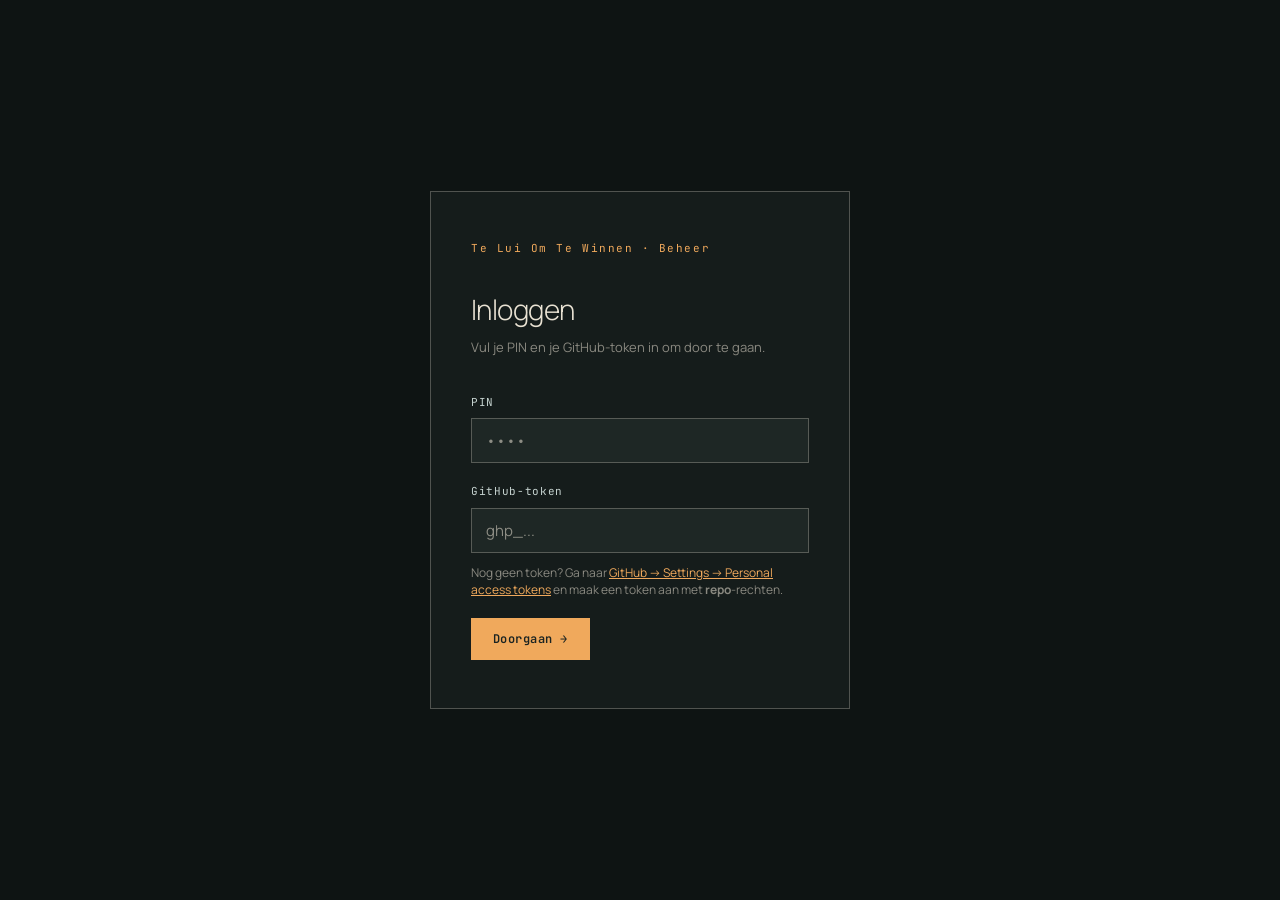
==== admin.html @ 6e215112 "Voeg CMS admin-paneel toe en maak content dynamisch" ====
<!doctype html>
<html lang="nl">
<head>
<meta charset="utf-8" />
<meta name="viewport" content="width=device-width, initial-scale=1" />
<title>Beheer — Te Lui Om Te Winnen</title>
<link rel="preconnect" href="https://fonts.googleapis.com">
<link rel="preconnect" href="https://fonts.gstatic.com" crossorigin>
<link href="https://fonts.googleapis.com/css2?family=Manrope:wght@300;400;500;600;700&family=JetBrains+Mono:wght@400;500&display=swap" rel="stylesheet">
<style>
:root {
  --bg: #0E1413;
  --bg2: #151C1B;
  --bg3: #1E2725;
  --border: rgba(233,226,211,0.14);
  --border-strong: rgba(233,226,211,0.28);
  --fg: #E9E2D3;
  --fg-soft: rgba(233,226,211,0.55);
  --orange: #F0A95C;
  --orange-deep: #E59A4F;
  --teal: #9DB5B0;
  --teal-deep: #C5D2CF;
  --danger: #e05c5c;
  --font: "Manrope", system-ui, sans-serif;
  --mono: "JetBrains Mono", ui-monospace, monospace;
}
*, *::before, *::after { box-sizing: border-box; margin: 0; padding: 0; }
html, body { height: 100%; }
body { font-family: var(--font); background: var(--bg); color: var(--fg); font-size: 15px; line-height: 1.5; -webkit-font-smoothing: antialiased; }

/* ---- Login ---- */
#login-screen {
  display: flex; align-items: center; justify-content: center;
  min-height: 100vh; padding: 40px 20px;
}
.login-box {
  width: 100%; max-width: 420px;
  border: 1px solid var(--border-strong);
  background: var(--bg2);
  padding: 48px 40px;
}
.login-logo {
  font-family: var(--mono); font-size: 11px; letter-spacing: 0.14em;
  color: var(--orange); margin-bottom: 32px;
}
.login-title {
  font-size: 28px; font-weight: 300; letter-spacing: -0.02em;
  color: var(--fg); margin-bottom: 8px;
}
.login-sub {
  font-size: 13px; color: var(--fg-soft); margin-bottom: 36px;
}
.field { display: flex; flex-direction: column; gap: 8px; margin-bottom: 20px; }
.field label { font-family: var(--mono); font-size: 11px; letter-spacing: 0.06em; color: var(--teal-deep); }
.field input, .field select, .field textarea {
  background: var(--bg3); border: 1px solid var(--border-strong);
  color: var(--fg); font-family: var(--font); font-size: 15px;
  padding: 11px 14px; outline: none;
  transition: border-color 0.2s;
}
.field input:focus, .field select:focus, .field textarea:focus { border-color: var(--orange); }
.field input::placeholder, .field textarea::placeholder { color: var(--fg-soft); }
.field textarea { resize: vertical; min-height: 70px; }
.field-hint { font-size: 12px; color: var(--fg-soft); line-height: 1.4; margin-top: 4px; }
.field-hint a { color: var(--orange); }
.btn {
  display: inline-flex; align-items: center; gap: 8px;
  background: var(--orange); color: #1B2422;
  border: none; font-family: var(--mono); font-size: 12px;
  letter-spacing: 0.04em; font-weight: 600;
  padding: 13px 22px; cursor: pointer;
  transition: background 0.2s, transform 0.15s;
}
.btn:hover { background: #F5BA75; transform: translateX(2px); }
.btn.secondary { background: transparent; border: 1px solid var(--border-strong); color: var(--fg-soft); }
.btn.secondary:hover { border-color: var(--fg-soft); color: var(--fg); transform: none; }
.btn.danger { background: transparent; border: 1px solid var(--danger); color: var(--danger); }
.btn.danger:hover { background: var(--danger); color: #fff; transform: none; }
.btn.small { padding: 7px 14px; font-size: 11px; }
.login-err { color: var(--danger); font-size: 13px; margin-top: 14px; display: none; }

/* ---- App shell ---- */
#app { display: none; flex-direction: column; min-height: 100vh; }
.topbar {
  position: sticky; top: 0; z-index: 50;
  background: var(--bg2); border-bottom: 1px solid var(--border);
  display: flex; align-items: center; justify-content: space-between;
  padding: 0 32px; height: 56px; gap: 24px;
}
.topbar-brand { font-family: var(--mono); font-size: 11px; letter-spacing: 0.1em; color: var(--orange); }
.topbar-save-wrap { display: flex; align-items: center; gap: 14px; }
.save-status { font-family: var(--mono); font-size: 11px; letter-spacing: 0.04em; color: var(--fg-soft); }
.save-status.ok { color: #5cb85c; }
.save-status.err { color: var(--danger); }

/* ---- Tabs ---- */
.tabs { background: var(--bg2); border-bottom: 1px solid var(--border); display: flex; padding: 0 32px; gap: 0; }
.tab {
  font-family: var(--mono); font-size: 12px; letter-spacing: 0.04em;
  color: var(--fg-soft); background: none; border: none;
  padding: 14px 20px; cursor: pointer; border-bottom: 2px solid transparent;
  transition: color 0.2s, border-color 0.2s;
}
.tab:hover { color: var(--fg); }
.tab.active { color: var(--orange); border-bottom-color: var(--orange); }

/* ---- Content area ---- */
.content { flex: 1; padding: 40px 32px; max-width: 1100px; }
.section-title {
  font-size: 22px; font-weight: 300; letter-spacing: -0.01em;
  color: var(--fg); margin-bottom: 6px;
}
.section-sub { font-size: 13px; color: var(--fg-soft); margin-bottom: 32px; }

/* ---- Season selector (uitslagen) ---- */
.season-bar { display: flex; align-items: center; gap: 12px; margin-bottom: 24px; flex-wrap: wrap; }
.season-pill {
  font-family: var(--mono); font-size: 11px; letter-spacing: 0.04em;
  background: var(--bg3); border: 1px solid var(--border-strong);
  color: var(--fg-soft); padding: 6px 14px; cursor: pointer;
  transition: all 0.2s;
}
.season-pill.active { background: var(--orange); color: #1B2422; border-color: var(--orange); font-weight: 600; }
.season-pill:hover:not(.active) { color: var(--fg); border-color: var(--fg-soft); }
.add-season-field { display: flex; gap: 8px; align-items: center; }
.add-season-field input { width: 120px; }

/* ---- Item list ---- */
.item-list { display: flex; flex-direction: column; gap: 0; border: 1px solid var(--border); }
.item-row {
  display: flex; align-items: flex-start; gap: 12px;
  padding: 16px 20px; border-bottom: 1px solid var(--border);
  transition: background 0.15s;
}
.item-row:last-child { border-bottom: none; }
.item-row:hover { background: var(--bg2); }
.item-row-info { flex: 1; min-width: 0; }
.item-row-title { font-size: 15px; color: var(--fg); font-weight: 500; }
.item-row-sub { font-size: 12px; color: var(--fg-soft); font-family: var(--mono); margin-top: 3px; }
.item-row-actions { display: flex; gap: 8px; flex-shrink: 0; padding-top: 2px; }

/* ---- Edit form (inline) ---- */
.edit-form {
  background: var(--bg3); border: 1px solid var(--border-strong);
  padding: 24px; margin-bottom: 0;
}
.edit-form-title { font-family: var(--mono); font-size: 11px; letter-spacing: 0.08em; color: var(--orange); margin-bottom: 20px; }
.form-grid { display: grid; grid-template-columns: 1fr 1fr; gap: 16px; }
.form-grid.single { grid-template-columns: 1fr; }
.form-actions { display: flex; gap: 10px; margin-top: 20px; }

/* ---- Add item button ---- */
.add-btn {
  display: flex; align-items: center; justify-content: center; gap: 8px;
  width: 100%; padding: 14px; border: 1px dashed var(--border-strong);
  background: none; color: var(--fg-soft); font-family: var(--mono);
  font-size: 12px; letter-spacing: 0.04em; cursor: pointer;
  margin-top: 12px; transition: all 0.2s;
}
.add-btn:hover { border-color: var(--orange); color: var(--orange); background: rgba(240,169,92,0.05); }

/* ---- Confirm dialog ---- */
.overlay {
  display: none; position: fixed; inset: 0; z-index: 200;
  background: rgba(0,0,0,0.7); align-items: center; justify-content: center;
}
.overlay.open { display: flex; }
.dialog {
  background: var(--bg2); border: 1px solid var(--border-strong);
  padding: 36px; max-width: 380px; width: 90%;
}
.dialog-title { font-size: 18px; font-weight: 500; margin-bottom: 10px; }
.dialog-body { font-size: 14px; color: var(--fg-soft); margin-bottom: 28px; line-height: 1.5; }
.dialog-actions { display: flex; gap: 10px; }

/* ---- Responsive ---- */
@media (max-width: 640px) {
  .topbar, .tabs, .content { padding-left: 16px; padding-right: 16px; }
  .form-grid { grid-template-columns: 1fr; }
  .tab { padding: 12px 12px; font-size: 11px; }
}
</style>
</head>
<body>

<!-- LOGIN SCREEN -->
<div id="login-screen">
  <div class="login-box">
    <div class="login-logo">Te Lui Om Te Winnen · Beheer</div>
    <div class="login-title">Inloggen</div>
    <div class="login-sub">Vul je PIN en je GitHub-token in om door te gaan.</div>
    <div class="field">
      <label>PIN</label>
      <input type="password" id="pin-input" placeholder="••••" maxlength="20" />
    </div>
    <div class="field">
      <label>GitHub-token</label>
      <input type="password" id="token-input" placeholder="ghp_..." autocomplete="off" />
      <div class="field-hint">
        Nog geen token? Ga naar
        <a href="https://github.com/settings/tokens/new?scopes=repo&description=TLOTW+Beheer" target="_blank">GitHub → Settings → Personal access tokens</a>
        en maak een token aan met <strong>repo</strong>-rechten.
      </div>
    </div>
    <button class="btn" onclick="doLogin()">Doorgaan →</button>
    <div class="login-err" id="login-err">Fout PIN of token.</div>
  </div>
</div>

<!-- CONFIRM DIALOG -->
<div class="overlay" id="confirm-overlay">
  <div class="dialog">
    <div class="dialog-title">Verwijderen?</div>
    <div class="dialog-body" id="confirm-body">Ben je zeker dat je dit item wil verwijderen?</div>
    <div class="dialog-actions">
      <button class="btn danger" id="confirm-yes">Verwijderen</button>
      <button class="btn secondary" onclick="closeConfirm()">Annuleren</button>
    </div>
  </div>
</div>

<!-- MAIN APP -->
<div id="app">
  <div class="topbar">
    <div class="topbar-brand">TLOTW · Beheer</div>
    <div class="topbar-save-wrap">
      <span class="save-status" id="save-status"></span>
      <button class="btn" onclick="saveContent()">Opslaan →</button>
      <button class="btn secondary small" onclick="doLogout()">Uitloggen</button>
    </div>
  </div>

  <div class="tabs">
    <button class="tab active" onclick="switchTab('kalender', this)">Kalender</button>
    <button class="tab" onclick="switchTab('uitslagen', this)">Uitslagen</button>
    <button class="tab" onclick="switchTab('leden', this)">Leden</button>
    <button class="tab" onclick="switchTab('mottos', this)">Motto's</button>
    <button class="tab" onclick="switchTab('media', this)">Persartikelen</button>
  </div>

  <div class="content" id="content-area"></div>
</div>

<script>
// ---- Config ----
const OWNER = 'michieltheunis';
const REPO  = 'teluiomtewinnen';
const FILE  = 'content.json';
// SHA-256 of PIN "2016"
const PIN_HASH = 'da6e2f539726fabd1f8cd7c9469a22b36769137975b28abc65fe2dc29e659b77';

let content = null;
let token   = null;
let currentTab = 'kalender';
let currentSeason = null;
let pendingDelete = null;

// ---- Auth ----
async function sha256(str) {
  const buf = await crypto.subtle.digest('SHA-256', new TextEncoder().encode(str));
  return Array.from(new Uint8Array(buf)).map(b => b.toString(16).padStart(2,'0')).join('');
}

async function doLogin() {
  const pin = document.getElementById('pin-input').value;
  const tok = document.getElementById('token-input').value.trim();
  const err = document.getElementById('login-err');
  err.style.display = 'none';
  if (!pin || !tok) { err.textContent = 'Vul alle velden in.'; err.style.display='block'; return; }
  const hash = await sha256(pin);
  if (hash !== PIN_HASH) { err.textContent = 'Fout PIN.'; err.style.display='block'; return; }
  token = tok;
  localStorage.setItem('tlotw_token', tok);
  await loadContent();
}

function doLogout() {
  token = null;
  localStorage.removeItem('tlotw_token');
  document.getElementById('login-screen').style.display = 'flex';
  document.getElementById('app').style.display = 'none';
  document.getElementById('pin-input').value = '';
  document.getElementById('token-input').value = '';
}

// Auto-fill token from localStorage
window.addEventListener('DOMContentLoaded', () => {
  const saved = localStorage.getItem('tlotw_token');
  if (saved) document.getElementById('token-input').value = saved;
});

// ---- GitHub API ----
async function ghGet() {
  const r = await fetch(`https://api.github.com/repos/${OWNER}/${REPO}/contents/${FILE}`, {
    headers: { Authorization: `token ${token}`, Accept: 'application/vnd.github.v3+json' }
  });
  if (!r.ok) throw new Error('Kon content niet ophalen (status ' + r.status + '). Controleer je token.');
  return r.json();
}

async function loadContent() {
  setStatus('Laden…', '');
  try {
    const file = await ghGet();
    content = JSON.parse(atob(file.content.replace(/\n/g,'')));
    document.getElementById('login-screen').style.display = 'none';
    document.getElementById('app').style.display = 'flex';
    if (content.uitslagen) currentSeason = Object.keys(content.uitslagen)[0];
    renderTab();
    setStatus('', '');
  } catch(e) {
    document.getElementById('login-err').textContent = e.message;
    document.getElementById('login-err').style.display = 'block';
  }
}

async function saveContent() {
  setStatus('Opslaan…', '');
  try {
    const file = await ghGet();
    const body = JSON.stringify({
      message: 'Beheer: content bijgewerkt',
      content: btoa(unescape(encodeURIComponent(JSON.stringify(content, null, 2)))),
      sha: file.sha
    });
    const r = await fetch(`https://api.github.com/repos/${OWNER}/${REPO}/contents/${FILE}`, {
      method: 'PUT',
      headers: { Authorization: `token ${token}`, Accept: 'application/vnd.github.v3+json', 'Content-Type': 'application/json' },
      body
    });
    if (!r.ok) { const d = await r.json(); throw new Error(d.message || 'Opslaan mislukt'); }
    setStatus('✓ Opgeslagen — live binnen ~1 minuut', 'ok');
    setTimeout(() => setStatus('', ''), 6000);
  } catch(e) {
    setStatus('✗ ' + e.message, 'err');
  }
}

function setStatus(msg, cls) {
  const el = document.getElementById('save-status');
  el.textContent = msg;
  el.className = 'save-status' + (cls ? ' ' + cls : '');
}

// ---- Tabs ----
function switchTab(tab, btn) {
  currentTab = tab;
  document.querySelectorAll('.tab').forEach(t => t.classList.remove('active'));
  btn.classList.add('active');
  renderTab();
}

function renderTab() {
  const area = document.getElementById('content-area');
  if (currentTab === 'kalender') area.innerHTML = renderKalender();
  else if (currentTab === 'uitslagen') area.innerHTML = renderUitslagen();
  else if (currentTab === 'leden') area.innerHTML = renderLeden();
  else if (currentTab === 'mottos') area.innerHTML = renderMottos();
  else if (currentTab === 'media') area.innerHTML = renderMedia();
}

// ---- Confirm dialog ----
function confirmDelete(label, onYes) {
  document.getElementById('confirm-body').textContent = `Verwijder "${label}"?`;
  document.getElementById('confirm-overlay').classList.add('open');
  pendingDelete = () => { onYes(); closeConfirm(); renderTab(); };
  document.getElementById('confirm-yes').onclick = pendingDelete;
}
function closeConfirm() {
  document.getElementById('confirm-overlay').classList.remove('open');
  pendingDelete = null;
}

// ---- Escape HTML ----
function esc(s) { return String(s||'').replace(/&/g,'&amp;').replace(/</g,'&lt;').replace(/>/g,'&gt;').replace(/"/g,'&quot;'); }

// ---- Form helpers ----
function field(id, label, value, opts={}) {
  const type = opts.type || 'text';
  const hint = opts.hint ? `<div class="field-hint">${opts.hint}</div>` : '';
  if (type === 'textarea') {
    return `<div class="field"><label>${label}</label><textarea id="${id}" rows="3">${esc(value)}</textarea>${hint}</div>`;
  }
  if (type === 'checkbox') {
    const chk = value ? 'checked' : '';
    return `<div class="field" style="flex-direction:row;align-items:center;gap:10px"><input type="checkbox" id="${id}" ${chk} style="width:18px;height:18px;accent-color:var(--orange)"><label style="margin:0">${label}</label>${hint}</div>`;
  }
  return `<div class="field"><label>${label}</label><input type="${type}" id="${id}" value="${esc(value)}" placeholder="${esc(opts.placeholder||'')}">${hint}</div>`;
}

function getVal(id) { const el = document.getElementById(id); return el ? (el.type==='checkbox' ? el.checked : el.value.trim()) : ''; }

// ==============================
// KALENDER
// ==============================
function renderKalender() {
  let rows = '';
  (content.kalender || []).forEach((k, i) => {
    rows += `
    <div class="item-row" id="kal-row-${i}">
      <div class="item-row-info">
        <div class="item-row-title">${esc(k.d)} ${esc(k.m)} — ${esc(k.quiz)}</div>
        <div class="item-row-sub">${esc(k.where)} · ${esc((k.ploeg||[]).join(', '))}</div>
      </div>
      <div class="item-row-actions">
        <button class="btn secondary small" onclick="editKal(${i})">Bewerken</button>
        <button class="btn danger small" onclick="deleteKal(${i})">✕</button>
      </div>
    </div>
    <div id="kal-form-${i}" style="display:none"></div>`;
  });
  return `
    <div class="section-title">Kalender</div>
    <div class="section-sub">Komende quizzen beheren. Gebruik "?" voor onbevestigde deelnemers.</div>
    <div class="item-list">${rows}</div>
    <button class="add-btn" onclick="addKal()">+ Quiz toevoegen</button>
    <div id="kal-add-form"></div>`;
}

function editKal(i) {
  const k = content.kalender[i];
  document.getElementById('kal-form-'+i).style.display = 'block';
  document.getElementById('kal-form-'+i).innerHTML = kalForm('kal-e-'+i, k, `saveKal(${i})`, `cancelKal(${i})`);
}
function cancelKal(i) { document.getElementById('kal-form-'+i).style.display='none'; }
function saveKal(i) {
  content.kalender[i] = readKalForm('kal-e-'+i);
  renderTab();
}
function deleteKal(i) {
  confirmDelete(content.kalender[i].quiz, () => content.kalender.splice(i,1));
}
function addKal() {
  const pf = document.getElementById('kal-add-form');
  pf.innerHTML = kalForm('kal-new', {d:'',m:'',quiz:'',where:'Lommel',ploeg:[]}, 'saveKalNew()', 'cancelKalNew()');
}
function saveKalNew() { content.kalender.push(readKalForm('kal-new')); renderTab(); }
function cancelKalNew() { document.getElementById('kal-add-form').innerHTML=''; }
function kalForm(pfx, k, onSave, onCancel) {
  return `<div class="edit-form">
    <div class="edit-form-title">Quiz bewerken</div>
    <div class="form-grid">
      ${field(pfx+'-d','Dag',k.d,{placeholder:'08'})}
      ${field(pfx+'-m','Maand (afkorting)',k.m,{placeholder:'MEI'})}
      ${field(pfx+'-quiz','Naam quiz',k.quiz)}
      ${field(pfx+'-where','Locatie',k.where)}
    </div>
    ${field(pfx+'-ploeg','Deelnemers (komma-gescheiden)',Array.isArray(k.ploeg)?k.ploeg.join(', '):'',{placeholder:'Michiel, Jorik, ?'})}
    <div class="form-actions">
      <button class="btn" onclick="${onSave}">Opslaan</button>
      <button class="btn secondary" onclick="${onCancel}">Annuleren</button>
    </div>
  </div>`;
}
function readKalForm(pfx) {
  return {
    d: getVal(pfx+'-d'),
    m: getVal(pfx+'-m').toUpperCase(),
    quiz: getVal(pfx+'-quiz'),
    where: getVal(pfx+'-where'),
    ploeg: getVal(pfx+'-ploeg').split(',').map(s=>s.trim()).filter(Boolean)
  };
}

// ==============================
// UITSLAGEN
// ==============================
function renderUitslagen() {
  const seasons = Object.keys(content.uitslagen || {});
  if (!currentSeason || !content.uitslagen[currentSeason]) currentSeason = seasons[0];
  const pills = seasons.map(s =>
    `<button class="season-pill ${s===currentSeason?'active':''}" onclick="switchSeason('${esc(s)}')">${esc(s)}</button>`
  ).join('');
  const rows = content.uitslagen[currentSeason] || [];
  let rowHtml = '';
  rows.forEach((u, i) => {
    const badge = u.youthWin ? ' ★ Jeugd' : '';
    const sub = u.placeholder ? 'Archief-placeholder' : `${esc(u.place)} · ${esc(u.rank)}/${esc(u.of)}${badge}`;
    rowHtml += `
    <div class="item-row">
      <div class="item-row-info">
        <div class="item-row-title">${esc(u.date)} — ${esc(u.quiz)}</div>
        <div class="item-row-sub">${sub}</div>
      </div>
      <div class="item-row-actions">
        <button class="btn secondary small" onclick="editUit(${i})">Bewerken</button>
        <button class="btn danger small" onclick="deleteUit(${i})">✕</button>
      </div>
    </div>
    <div id="uit-form-${i}" style="display:none"></div>`;
  });
  return `
    <div class="section-title">Uitslagen</div>
    <div class="section-sub">Resultaten per seizoen. Voeg ook een nieuw seizoen toe via de knop onderaan.</div>
    <div class="season-bar">
      ${pills}
      <div class="add-season-field">
        <input class="field input" id="new-season-input" placeholder="2026/27" style="width:110px;padding:6px 10px;background:var(--bg3);border:1px solid var(--border-strong);color:var(--fg);font-family:var(--mono);font-size:12px">
        <button class="btn small" onclick="addSeason()">+ Seizoen</button>
      </div>
    </div>
    <div class="item-list" id="uit-list">${rowHtml}</div>
    <button class="add-btn" onclick="addUit()">+ Uitslag toevoegen</button>
    <div id="uit-add-form"></div>`;
}

function switchSeason(s) { currentSeason = s; renderTab(); }
function addSeason() {
  const name = document.getElementById('new-season-input').value.trim();
  if (!name || content.uitslagen[name]) return;
  content.uitslagen[name] = [];
  currentSeason = name;
  renderTab();
}
function editUit(i) {
  const u = content.uitslagen[currentSeason][i];
  document.getElementById('uit-form-'+i).style.display='block';
  document.getElementById('uit-form-'+i).innerHTML = uitForm('uit-e-'+i, u, `saveUit(${i})`, `cancelUit(${i})`);
}
function cancelUit(i) { document.getElementById('uit-form-'+i).style.display='none'; }
function saveUit(i) { content.uitslagen[currentSeason][i] = readUitForm('uit-e-'+i); renderTab(); }
function deleteUit(i) {
  confirmDelete(content.uitslagen[currentSeason][i].quiz, () => content.uitslagen[currentSeason].splice(i,1));
}
function addUit() {
  document.getElementById('uit-add-form').innerHTML = uitForm('uit-new',{date:'',quiz:'',place:'Lommel',rank:'',of:'',youthWin:false},'saveUitNew()','cancelUitNew()');
}
function saveUitNew() { content.uitslagen[currentSeason].unshift(readUitForm('uit-new')); renderTab(); }
function cancelUitNew() { document.getElementById('uit-add-form').innerHTML=''; }
function uitForm(pfx, u, onSave, onCancel) {
  return `<div class="edit-form">
    <div class="edit-form-title">Uitslag bewerken</div>
    <div class="form-grid">
      ${field(pfx+'-date','Datum',u.date,{placeholder:'14 NOV 2025'})}
      ${field(pfx+'-quiz','Naam quiz',u.quiz)}
      ${field(pfx+'-place','Locatie',u.place)}
      ${field(pfx+'-rank','Eindstand (getal)',u.rank,{placeholder:'3'})}
      ${field(pfx+'-of','Totaal ploegen',u.of,{placeholder:'42'})}
    </div>
    ${field(pfx+'-youth','Beste jongerenploeg',u.youthWin,{type:'checkbox'})}
    <div class="form-actions">
      <button class="btn" onclick="${onSave}">Opslaan</button>
      <button class="btn secondary" onclick="${onCancel}">Annuleren</button>
    </div>
  </div>`;
}
function readUitForm(pfx) {
  const rank = getVal(pfx+'-rank');
  const of   = getVal(pfx+'-of');
  return {
    date: getVal(pfx+'-date'),
    quiz: getVal(pfx+'-quiz'),
    place: getVal(pfx+'-place'),
    rank: isNaN(rank) || rank==='' ? rank : Number(rank),
    of: isNaN(of) || of==='' ? of : Number(of),
    youthWin: getVal(pfx+'-youth') || undefined
  };
}

// ==============================
// LEDEN
// ==============================
function renderLeden() {
  let rows = '';
  (content.leden || []).forEach((l, i) => {
    rows += `
    <div class="item-row">
      <div class="item-row-info">
        <div class="item-row-title">${esc(l.name)}</div>
        <div class="item-row-sub">${esc(l.role)}</div>
      </div>
      <div class="item-row-actions">
        <button class="btn secondary small" onclick="editLid(${i})">Bewerken</button>
        <button class="btn danger small" onclick="deleteLid(${i})">✕</button>
      </div>
    </div>
    <div id="lid-form-${i}" style="display:none"></div>`;
  });
  return `
    <div class="section-title">Leden</div>
    <div class="section-sub">Teamleden beheren. Foto's via een publieke URL (bv. Google Photos, Imgur).</div>
    <div class="item-list">${rows}</div>
    <button class="add-btn" onclick="addLid()">+ Lid toevoegen</button>
    <div id="lid-add-form"></div>`;
}

function editLid(i) {
  const l = content.leden[i];
  document.getElementById('lid-form-'+i).style.display='block';
  document.getElementById('lid-form-'+i).innerHTML = lidForm('lid-e-'+i, l, `saveLid(${i})`, `cancelLid(${i})`);
}
function cancelLid(i) { document.getElementById('lid-form-'+i).style.display='none'; }
function saveLid(i) { content.leden[i] = readLidForm('lid-e-'+i); renderTab(); }
function deleteLid(i) {
  confirmDelete(content.leden[i].name, () => content.leden.splice(i,1));
}
function addLid() {
  document.getElementById('lid-add-form').innerHTML = lidForm('lid-new',{name:'',role:'',bio:'',photo:''},'saveLidNew()','cancelLidNew()');
}
function saveLidNew() { content.leden.push(readLidForm('lid-new')); renderTab(); }
function cancelLidNew() { document.getElementById('lid-add-form').innerHTML=''; }
function lidForm(pfx, l, onSave, onCancel) {
  return `<div class="edit-form">
    <div class="edit-form-title">Lid bewerken</div>
    <div class="form-grid">
      ${field(pfx+'-name','Naam',l.name)}
      ${field(pfx+'-role','Rol / specialiteit',l.role)}
    </div>
    ${field(pfx+'-bio','Bio',l.bio,{type:'textarea'})}
    ${field(pfx+'-photo','Foto-URL (optioneel)',l.photo||'',{placeholder:'https://...jpg',hint:'Publieke URL van een foto. Laat leeg voor het standaard patroon.'})}
    <div class="form-actions">
      <button class="btn" onclick="${onSave}">Opslaan</button>
      <button class="btn secondary" onclick="${onCancel}">Annuleren</button>
    </div>
  </div>`;
}
function readLidForm(pfx) {
  return { name: getVal(pfx+'-name'), role: getVal(pfx+'-role'), bio: getVal(pfx+'-bio'), photo: getVal(pfx+'-photo') };
}

// ==============================
// MOTTO'S
// ==============================
function renderMottos() {
  let rows = '';
  (content.mottos || []).forEach((m, i) => {
    rows += `
    <div class="item-row">
      <div class="item-row-info">
        <div class="item-row-title" style="font-style:italic">"${esc(m.q)}"</div>
        <div class="item-row-sub">${esc(m.a)}</div>
      </div>
      <div class="item-row-actions">
        <button class="btn secondary small" onclick="editMotto(${i})">Bewerken</button>
        <button class="btn danger small" onclick="deleteMotto(${i})">✕</button>
      </div>
    </div>
    <div id="motto-form-${i}" style="display:none"></div>`;
  });
  return `
    <div class="section-title">Motto's & leuzen</div>
    <div class="section-sub">De droge citaten onderaan de leuzen-sectie.</div>
    <div class="item-list">${rows}</div>
    <button class="add-btn" onclick="addMotto()">+ Leuze toevoegen</button>
    <div id="motto-add-form"></div>`;
}

function editMotto(i) {
  const m = content.mottos[i];
  document.getElementById('motto-form-'+i).style.display='block';
  document.getElementById('motto-form-'+i).innerHTML = mottoForm('motto-e-'+i, m, `saveMotto(${i})`, `cancelMotto(${i})`);
}
function cancelMotto(i) { document.getElementById('motto-form-'+i).style.display='none'; }
function saveMotto(i) { content.mottos[i] = readMottoForm('motto-e-'+i); renderTab(); }
function deleteMotto(i) {
  confirmDelete(content.mottos[i].q.slice(0,40)+'…', () => content.mottos.splice(i,1));
}
function addMotto() {
  document.getElementById('motto-add-form').innerHTML = mottoForm('motto-new',{q:'',a:''},'saveMottoNew()','cancelMottoNew()');
}
function saveMottoNew() { content.mottos.push(readMottoForm('motto-new')); renderTab(); }
function cancelMottoNew() { document.getElementById('motto-add-form').innerHTML=''; }
function mottoForm(pfx, m, onSave, onCancel) {
  return `<div class="edit-form">
    <div class="edit-form-title">Leuze bewerken</div>
    ${field(pfx+'-q','Citaat',m.q,{type:'textarea'})}
    ${field(pfx+'-a','Toeschrijving',m.a,{placeholder:'Michiel, openingswoord'})}
    <div class="form-actions">
      <button class="btn" onclick="${onSave}">Opslaan</button>
      <button class="btn secondary" onclick="${onCancel}">Annuleren</button>
    </div>
  </div>`;
}
function readMottoForm(pfx) {
  return { q: getVal(pfx+'-q'), a: getVal(pfx+'-a') };
}

// ==============================
// MEDIA / PERSARTIKELEN
// ==============================
function renderMedia() {
  let rows = '';
  (content.media || []).forEach((clip, i) => {
    rows += `
    <div class="item-row">
      <div class="item-row-info">
        <div class="item-row-title">${esc(clip.titel)}</div>
        <div class="item-row-sub">${esc(clip.bron)} · ${esc(clip.datum)}</div>
      </div>
      <div class="item-row-actions">
        <button class="btn secondary small" onclick="editClip(${i})">Bewerken</button>
        <button class="btn danger small" onclick="deleteClip(${i})">✕</button>
      </div>
    </div>
    <div id="clip-form-${i}" style="display:none"></div>`;
  });
  return `
    <div class="section-title">Persartikelen</div>
    <div class="section-sub">Krantenknipsels en media-vermeldingen op de site.</div>
    <div class="item-list">${rows}</div>
    <button class="add-btn" onclick="addClip()">+ Artikel toevoegen</button>
    <div id="clip-add-form"></div>`;
}

function editClip(i) {
  const c = content.media[i];
  document.getElementById('clip-form-'+i).style.display='block';
  document.getElementById('clip-form-'+i).innerHTML = clipForm('clip-e-'+i, c, `saveClip(${i})`, `cancelClip(${i})`);
}
function cancelClip(i) { document.getElementById('clip-form-'+i).style.display='none'; }
function saveClip(i) { content.media[i] = readClipForm('clip-e-'+i); renderTab(); }
function deleteClip(i) {
  confirmDelete(content.media[i].titel, () => content.media.splice(i,1));
}
function addClip() {
  document.getElementById('clip-add-form').innerHTML = clipForm('clip-new',{bron:'De Lommelse Gazet',datum:'',titel:'',quote:'',foto:''},'saveClipNew()','cancelClipNew()');
}
function saveClipNew() { content.media.push(readClipForm('clip-new')); renderTab(); }
function cancelClipNew() { document.getElementById('clip-add-form').innerHTML=''; }
function clipForm(pfx, c, onSave, onCancel) {
  return `<div class="edit-form">
    <div class="edit-form-title">Artikel bewerken</div>
    <div class="form-grid">
      ${field(pfx+'-bron','Bron',c.bron,{placeholder:'De Lommelse Gazet'})}
      ${field(pfx+'-datum','Datum',c.datum,{placeholder:'15.11.2025'})}
    </div>
    ${field(pfx+'-titel','Titel',c.titel)}
    ${field(pfx+'-quote','Citaat / samenvatting',c.quote,{type:'textarea'})}
    ${field(pfx+'-foto','Foto-URL (optioneel)',c.foto||'',{placeholder:'https://...jpg',hint:'Publieke URL van een afbeelding van het artikel.'})}
    <div class="form-actions">
      <button class="btn" onclick="${onSave}">Opslaan</button>
      <button class="btn secondary" onclick="${onCancel}">Annuleren</button>
    </div>
  </div>`;
}
function readClipForm(pfx) {
  return { bron: getVal(pfx+'-bron'), datum: getVal(pfx+'-datum'), titel: getVal(pfx+'-titel'), quote: getVal(pfx+'-quote'), foto: getVal(pfx+'-foto') };
}
</script>
</body>
</html>
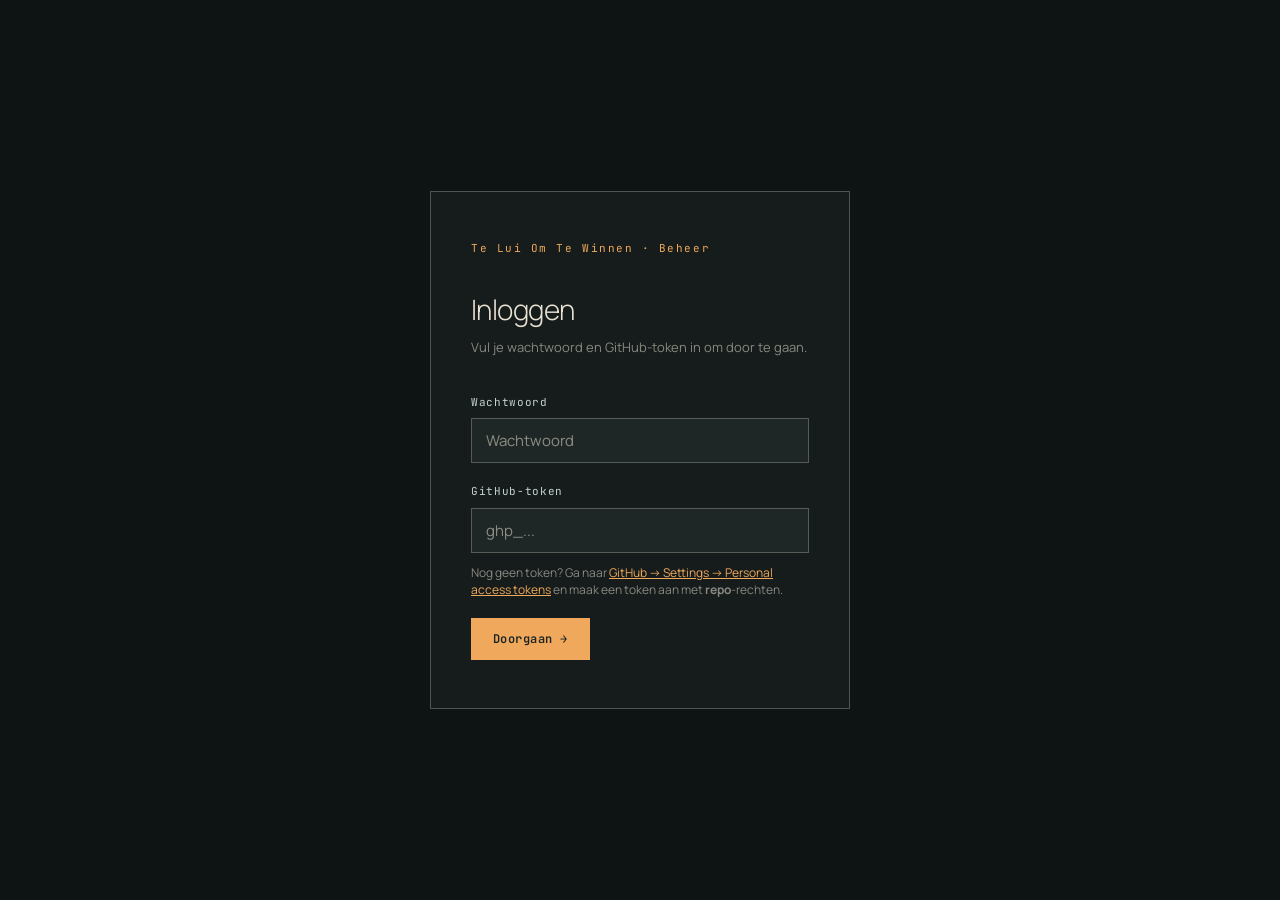
==== commit fcff49af: "Update admin password, fix contact form, add Formspree - Admin login now accepts text password inste" ====
--- a/admin.html
+++ b/admin.html
@@ -188,10 +188,10 @@
   <div class="login-box">
     <div class="login-logo">Te Lui Om Te Winnen · Beheer</div>
     <div class="login-title">Inloggen</div>
-    <div class="login-sub">Vul je PIN en je GitHub-token in om door te gaan.</div>
+    <div class="login-sub">Vul je wachtwoord en GitHub-token in om door te gaan.</div>
     <div class="field">
-      <label>PIN</label>
-      <input type="password" id="pin-input" placeholder="••••" maxlength="20" />
+      <label>Wachtwoord</label>
+      <input type="password" id="pin-input" placeholder="Wachtwoord" autocomplete="current-password" />
     </div>
     <div class="field">
       <label>GitHub-token</label>
@@ -247,7 +247,7 @@
 const REPO  = 'teluiomtewinnen';
 const FILE  = 'content.json';
 // SHA-256 of PIN "2016"
-const PIN_HASH = 'da6e2f539726fabd1f8cd7c9469a22b36769137975b28abc65fe2dc29e659b77';
+const PIN_HASH = '50135b86aa124c9cd417fd228f9fdae73d182ad0e0200882426787143c6fcd03';
 
 let content = null;
 let token   = null;
@@ -302,7 +302,8 @@
   setStatus('Laden…', '');
   try {
     const file = await ghGet();
-    content = JSON.parse(atob(file.content.replace(/\n/g,'')));
+    const bytes = Uint8Array.from(atob(file.content.replace(/\n/g,'')), c => c.charCodeAt(0));
+    content = JSON.parse(new TextDecoder('utf-8').decode(bytes));
     document.getElementById('login-screen').style.display = 'none';
     document.getElementById('app').style.display = 'flex';
     if (content.uitslagen) currentSeason = Object.keys(content.uitslagen)[0];
@@ -403,6 +404,7 @@
         <div class="item-row-sub">${esc(k.where)} · ${esc((k.ploeg||[]).join(', '))}</div>
       </div>
       <div class="item-row-actions">
+        <button class="btn small" onclick="openUitslag(${i})" title="Uitslag ingeven en quiz verplaatsen naar uitslagen">✓ Uitslag</button>
         <button class="btn secondary small" onclick="editKal(${i})">Bewerken</button>
         <button class="btn danger small" onclick="deleteKal(${i})">✕</button>
       </div>
@@ -411,10 +413,61 @@
   });
   return `
     <div class="section-title">Kalender</div>
-    <div class="section-sub">Komende quizzen beheren. Gebruik "?" voor onbevestigde deelnemers.</div>
+    <div class="section-sub">Komende quizzen beheren. Klik "✓ Uitslag" om een result in te geven — de quiz verdwijnt dan automatisch van de kalender.</div>
     <div class="item-list">${rows}</div>
     <button class="add-btn" onclick="addKal()">+ Quiz toevoegen</button>
     <div id="kal-add-form"></div>`;
+}
+
+function openUitslag(i) {
+  // Close any other open forms first
+  document.querySelectorAll('[id^="kal-form-"]').forEach(el => { el.style.display='none'; el.innerHTML=''; });
+  const k = content.kalender[i];
+  const seasons = Object.keys(content.uitslagen || {});
+  const seasonOpts = seasons.map(s => `<option value="${esc(s)}">${esc(s)}</option>`).join('');
+  const el = document.getElementById('kal-form-'+i);
+  el.style.display = 'block';
+  el.innerHTML = `<div class="edit-form" style="border-left:3px solid var(--orange)">
+    <div class="edit-form-title">✓ Uitslag ingeven — ${esc(k.quiz)} (${esc(k.d)} ${esc(k.m)})</div>
+    <div class="form-grid">
+      ${field('uit-kal-rank','Eindstand (plaats)',''  ,{placeholder:'3'})}
+      ${field('uit-kal-of'  ,'Totaal ploegen'   ,''  ,{placeholder:'42'})}
+      <div class="field"><label>Seizoen</label><select id="uit-kal-season" style="background:var(--bg3);border:1px solid var(--border-strong);color:var(--fg);font-family:var(--font);font-size:15px;padding:11px 14px">${seasonOpts}</select></div>
+    </div>
+    ${field('uit-kal-youth','Beste jongerenploeg',false,{type:'checkbox'})}
+    <div class="form-actions">
+      <button class="btn" onclick="saveUitslag(${i})">Opslaan & van kalender verwijderen</button>
+      <button class="btn secondary" onclick="cancelUitslag(${i})">Annuleren</button>
+    </div>
+  </div>`;
+}
+
+function cancelUitslag(i) {
+  const el = document.getElementById('kal-form-'+i);
+  el.style.display = 'none'; el.innerHTML = '';
+}
+
+function saveUitslag(i) {
+  const k = content.kalender[i];
+  const rank = getVal('uit-kal-rank');
+  const of   = getVal('uit-kal-of');
+  const season = getVal('uit-kal-season');
+  const youth  = getVal('uit-kal-youth');
+
+  const result = {
+    date: `${k.d} ${k.m} 2026`,
+    quiz: k.quiz,
+    place: k.where,
+    rank: isNaN(rank) || rank === '' ? rank : Number(rank),
+    of:   isNaN(of)   || of   === '' ? of   : Number(of)
+  };
+  if (youth) result.youthWin = true;
+
+  if (!content.uitslagen[season]) content.uitslagen[season] = [];
+  content.uitslagen[season].unshift(result);
+  content.kalender.splice(i, 1);
+  currentSeason = season;
+  renderTab();
 }
 
 function editKal(i) {
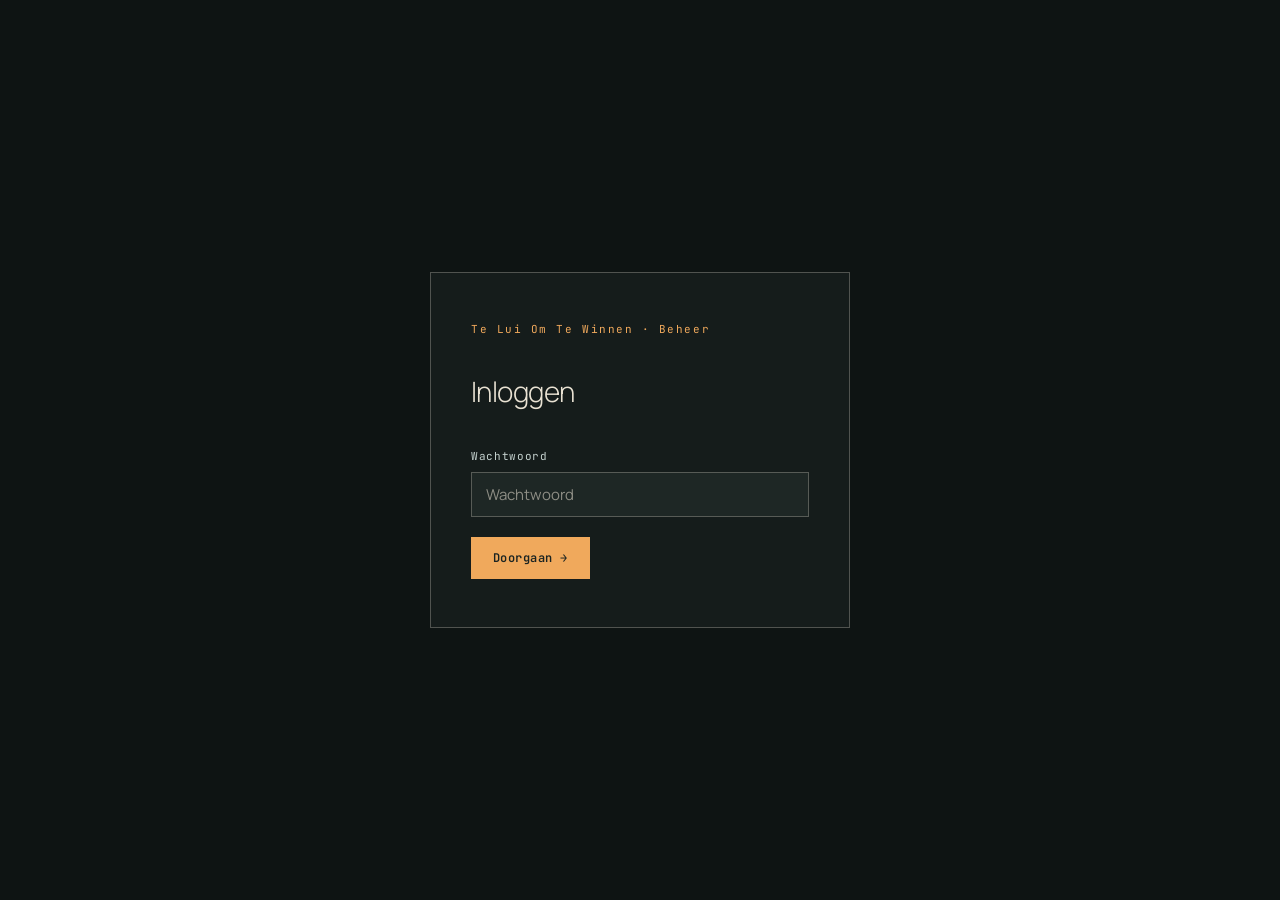
==== commit a4975c09: "Move GitHub token to one-time setup screen Login now only requires password. Token is entered once o" ====
--- a/admin.html
+++ b/admin.html
@@ -188,22 +188,33 @@
   <div class="login-box">
     <div class="login-logo">Te Lui Om Te Winnen · Beheer</div>
     <div class="login-title">Inloggen</div>
-    <div class="login-sub">Vul je wachtwoord en GitHub-token in om door te gaan.</div>
+    <div class="login-sub"></div>
     <div class="field">
       <label>Wachtwoord</label>
       <input type="password" id="pin-input" placeholder="Wachtwoord" autocomplete="current-password" />
     </div>
+    <button class="btn" onclick="doLogin()">Doorgaan →</button>
+    <div class="login-err" id="login-err"></div>
+  </div>
+</div>
+
+<!-- TOKEN SETUP SCREEN -->
+<div id="token-screen" style="display:none; align-items:center; justify-content:center; min-height:100vh; padding:40px 20px;">
+  <div class="login-box">
+    <div class="login-logo">Te Lui Om Te Winnen · Beheer</div>
+    <div class="login-title">Eénmalige instelling</div>
+    <div class="login-sub">Om wijzigingen op te slaan is een GitHub-koppeling nodig. Dit doe je slechts één keer.</div>
     <div class="field">
       <label>GitHub-token</label>
       <input type="password" id="token-input" placeholder="ghp_..." autocomplete="off" />
       <div class="field-hint">
-        Nog geen token? Ga naar
-        <a href="https://github.com/settings/tokens/new?scopes=repo&description=TLOTW+Beheer" target="_blank">GitHub → Settings → Personal access tokens</a>
-        en maak een token aan met <strong>repo</strong>-rechten.
-      </div>
-    </div>
-    <button class="btn" onclick="doLogin()">Doorgaan →</button>
-    <div class="login-err" id="login-err">Fout PIN of token.</div>
+        Ga naar
+        <a href="https://github.com/settings/tokens/new?scopes=repo&description=TLOTW+Beheer" target="_blank">github.com → Settings → Personal access tokens → Generate new token (classic)</a>,
+        vink <strong>repo</strong> aan en plak de token hier.
+      </div>
+    </div>
+    <button class="btn" onclick="saveToken()">Verbinden →</button>
+    <div class="login-err" id="token-err"></div>
   </div>
 </div>
 
@@ -226,6 +237,7 @@
     <div class="topbar-save-wrap">
       <span class="save-status" id="save-status"></span>
       <button class="btn" onclick="saveContent()">Opslaan →</button>
+      <button class="btn secondary small" onclick="resetToken()" title="GitHub-koppeling opnieuw instellen">⚙ Koppeling</button>
       <button class="btn secondary small" onclick="doLogout()">Uitloggen</button>
     </div>
   </div>
@@ -246,7 +258,6 @@
 const OWNER = 'michieltheunis';
 const REPO  = 'teluiomtewinnen';
 const FILE  = 'content.json';
-// SHA-256 of PIN "2016"
 const PIN_HASH = '50135b86aa124c9cd417fd228f9fdae73d182ad0e0200882426787143c6fcd03';
 
 let content = null;
@@ -255,6 +266,11 @@
 let currentSeason = null;
 let pendingDelete = null;
 
+function show(id) { document.getElementById(id).style.display = 'flex'; }
+function hide(id) { document.getElementById(id).style.display = 'none'; }
+function showErr(id, msg) { const el = document.getElementById(id); el.textContent = msg; el.style.display = 'block'; }
+function hideErr(id) { document.getElementById(id).style.display = 'none'; }
+
 // ---- Auth ----
 async function sha256(str) {
   const buf = await crypto.subtle.digest('SHA-256', new TextEncoder().encode(str));
@@ -262,32 +278,48 @@
 }
 
 async function doLogin() {
-  const pin = document.getElementById('pin-input').value;
+  const pw = document.getElementById('pin-input').value;
+  hideErr('login-err');
+  if (!pw) { showErr('login-err', 'Vul je wachtwoord in.'); return; }
+  const hash = await sha256(pw);
+  if (hash !== PIN_HASH) { showErr('login-err', 'Fout wachtwoord.'); return; }
+
+  // Check if token is already stored
+  const saved = localStorage.getItem('tlotw_token');
+  if (saved) {
+    token = saved;
+    await loadContent();
+  } else {
+    hide('login-screen');
+    show('token-screen');
+  }
+}
+
+async function saveToken() {
   const tok = document.getElementById('token-input').value.trim();
-  const err = document.getElementById('login-err');
-  err.style.display = 'none';
-  if (!pin || !tok) { err.textContent = 'Vul alle velden in.'; err.style.display='block'; return; }
-  const hash = await sha256(pin);
-  if (hash !== PIN_HASH) { err.textContent = 'Fout PIN.'; err.style.display='block'; return; }
+  hideErr('token-err');
+  if (!tok) { showErr('token-err', 'Plak je GitHub-token.'); return; }
   token = tok;
   localStorage.setItem('tlotw_token', tok);
+  hide('token-screen');
   await loadContent();
+}
+
+function resetToken() {
+  token = null;
+  localStorage.removeItem('tlotw_token');
+  hide('app');
+  document.getElementById('token-input').value = '';
+  show('token-screen');
 }
 
 function doLogout() {
   token = null;
-  localStorage.removeItem('tlotw_token');
-  document.getElementById('login-screen').style.display = 'flex';
-  document.getElementById('app').style.display = 'none';
+  hide('app');
   document.getElementById('pin-input').value = '';
-  document.getElementById('token-input').value = '';
-}
-
-// Auto-fill token from localStorage
-window.addEventListener('DOMContentLoaded', () => {
-  const saved = localStorage.getItem('tlotw_token');
-  if (saved) document.getElementById('token-input').value = saved;
-});
+  hideErr('login-err');
+  show('login-screen');
+}
 
 // ---- GitHub API ----
 async function ghGet() {
